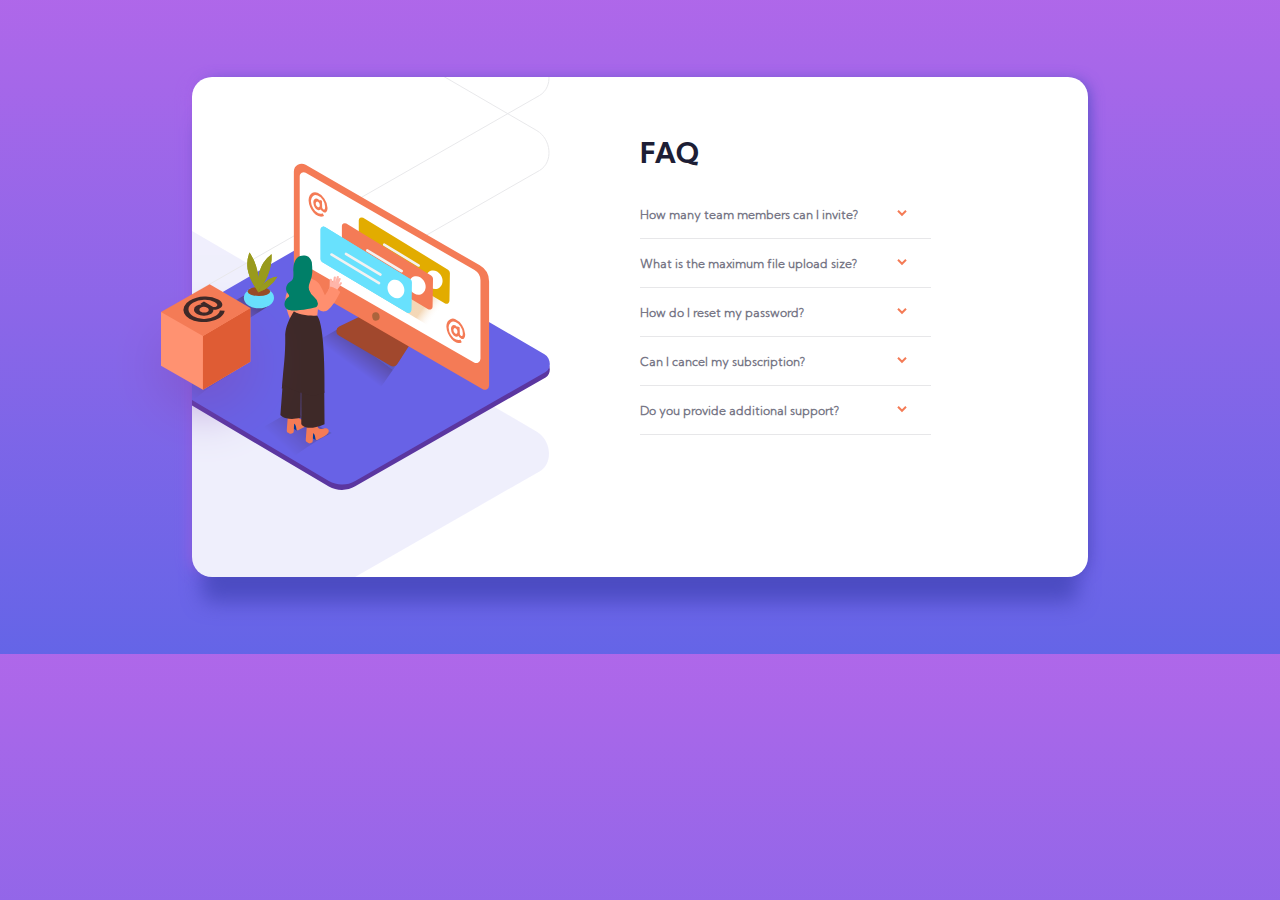
==== FAQ-card/index.html @ 73053690 "Initial commit" ====
<!DOCTYPE html>
<html>
    <head>
        <meta charset="UTF-8">
        <meta name="viewport" content="width=device-width,initial-scale=1.0">
        <link href="css/style.css" rel="stylesheet">
        <script defer src="javascript/script.js"></script>
        <title> FAQ accordion card </title>
    </head>
    <body>
        <div class="container">
            <div class="img">
                <div class="woman-img">
                    <div class="box-img"></div>
                </div>
            </div>
            <div class="content">
                <h1> FAQ </h1>
                <div class="questions">
                    <h5 class="active" data-question> How many team members can I invite? </h5>
                    <span class="arrow" data-arrow></span>
                    <p class="text" data-content> You can invite up to 2 additional users on the Free plan.
                        There is no limit on team members for the Premium plan.</p>
                </div>
                <div class="questions">
                    <h5 class="active" data-question> What is the maximum file upload size? </h5>
                    <span class="arrow" data-arrow></span>
                    <p class="text" data-content> No more than 2GB. All files in your account must
                         fit your allotted storage space.</p>
                </div>
                <div class="questions">
                    <h5 class="active" data-question> How do I reset my password? </h5>
                    <span class="arrow" data-arrow></span>
                    <p class="text" data-content> Click “Forgot password” from the login page or “Change password” 
                        from your profile page. A reset link will be emailed to you.</p>
                </div>
                <div class="questions">
                    <h5 class="active" data-question> Can I cancel my subscription? </h5>
                    <span class="arrow" data-arrow></span>
                    <p class="text" data-content> Yes! Send us a message and we’ll process your request 
                        no questions asked.</p>
                </div>
                <div class="questions">
                    <h5 class="active" data-question> Do you provide additional support? </h5>
                    <span class="arrow" data-arrow></span>
                    <p class="text" data-content> Chat and email support is available 24/7. Phone lines are 
                        open during normal business hours.</p>
                </div>
            </div>
        </div>
    </body>
</html>
---- FAQ-card/css/style.css ----
* {
    margin: 0;
    border: 0;
    padding: 0;
    outline: 0;
    box-sizing: border-box;
}

@font-face {
    font-family: KumbhSans-Bold;
    src: url(fonts/KumbhSans-Bold.ttf);
}

@font-face {
    font-family: KumbhSans-Light;
    src: url(fonts/KumbhSans-Light.ttf);
}

@font-face {
    font-family: KumbhSans-Regular;
    src: url(fonts/KumbhSans-Regular.ttf);
}

body {
    background-image: linear-gradient( hsl(273, 75%, 66%), hsl(240, 73%, 65%));
    overflow: hidden;
}

.container {
    width: 70%;
    height: 500px;
    margin: 6% auto;
    background-color: white;
    display: flex;
    justify-content: space-between;
    border-radius: 20px;
    position: relative;
    box-shadow: 0 35px 20px -10px hsl(240, 49%, 53%),
                5px 0 15px -5px hsl(240, 49%, 53%),
                -5px 0 15px -5px hsl(273, 75%, 66%);
}

div.img {
    width: 40%;
    background: url(img/bg-pattern-desktop.svg) right 67% no-repeat;
}

div.woman-img {
    width: 100%;
    height: 100%;
    background: url(img/illustration-woman-online-desktop.svg) right center no-repeat;
    background-size: 120%;
}

div.box-img {
    width: 35%;
    height: 100%;
    position: absolute;
    background: url(img/illustration-box-desktop.svg) -4% 65% no-repeat;
    left: -8.6%;
}

div.content {
    width: 50%;
    height: inherit;
    margin-top: 65px;
}

div.content h1 {
    font-family: KumbhSans-Bold;
    font-size: 28px;
    color: hsl(238, 29%, 16%);
    padding-bottom: 20px;
}

div.questions {
    width: 65%;
    border-bottom: 1px solid hsl(240, 5%, 91%);
    padding: 15px 0px;
}

.text {
    width: 90%;
    display: block;
    font-size: 11px;
    font-family: KumbhSans-Regular;
    text-align: justify;
    color: hsl(240, 6%, 50%);
    padding: 10px 0px;
    line-height: 20px;
}

span.arrow {
    height: 10px;
    width: 10px;
    background: url(img/icon-arrow-down.svg) center center no-repeat;
    display: inline-block;
    margin-left: 20px;
    cursor: pointer;
}

.active {
    font-family: KumbhSans-Light;
    font-size: 12px;
    color: hsl(240, 6%, 50%);
    display: inline-block;
    width: 80%;
}

.active:hover {
    cursor: pointer;
    color: hsl(14, 88%, 65%);
}


.changeStyle {
    font-family: KumbhSans-Bold;
    color: hsl(238, 29%, 16%);
    cursor: pointer;
    font-size: 12px;
    display: inline-block;
    width: 80%;
}

@media only screen and (max-width:375px) {
    div.container {
        flex-direction: column;
        margin: 30% auto;
    }

    div.img {
        width: 100%;
        height: 100px;
        background: url(img/bg-pattern-desktop.svg) center 110% no-repeat;
        background-size: 75%;
    }

    div.woman-img {
        width: 100%;
        height: 150px;
        background: url(img/illustration-woman-online-desktop.svg) center 100% no-repeat;
        background-size: 75%;
        position: absolute;
        top: -18%;
    }
    div.box-img {
        width: 100%;
        height: 100px;
        background: url(img/illustration-box-desktop.svg) 25% 120% no-repeat;
        background-size: 30%;
        position: absolute;
        top: 17%;
    }

    div.content {
        width: 90%;
        height: 350px;
        margin: auto;
    }

    div.questions {
        width: 100%;
        padding: 15px 0px 15px 15px;
    }

    .active {
        width: 90%;
        font-size: 10px;
    }

    div.content h1 {
        text-align: center;
    }

    span.arrow {
        width: 6px;
        height: 6px;
        margin-right: 5px;
        margin-left: 0;
    }

    .text {
        font-size: 9px;
        width: 80%;
        display: block;
        height: fit-content;
        line-height: 10px;
    }

    .changeStyle {
        width: 90%;
        font-size: 10px;
    }
}
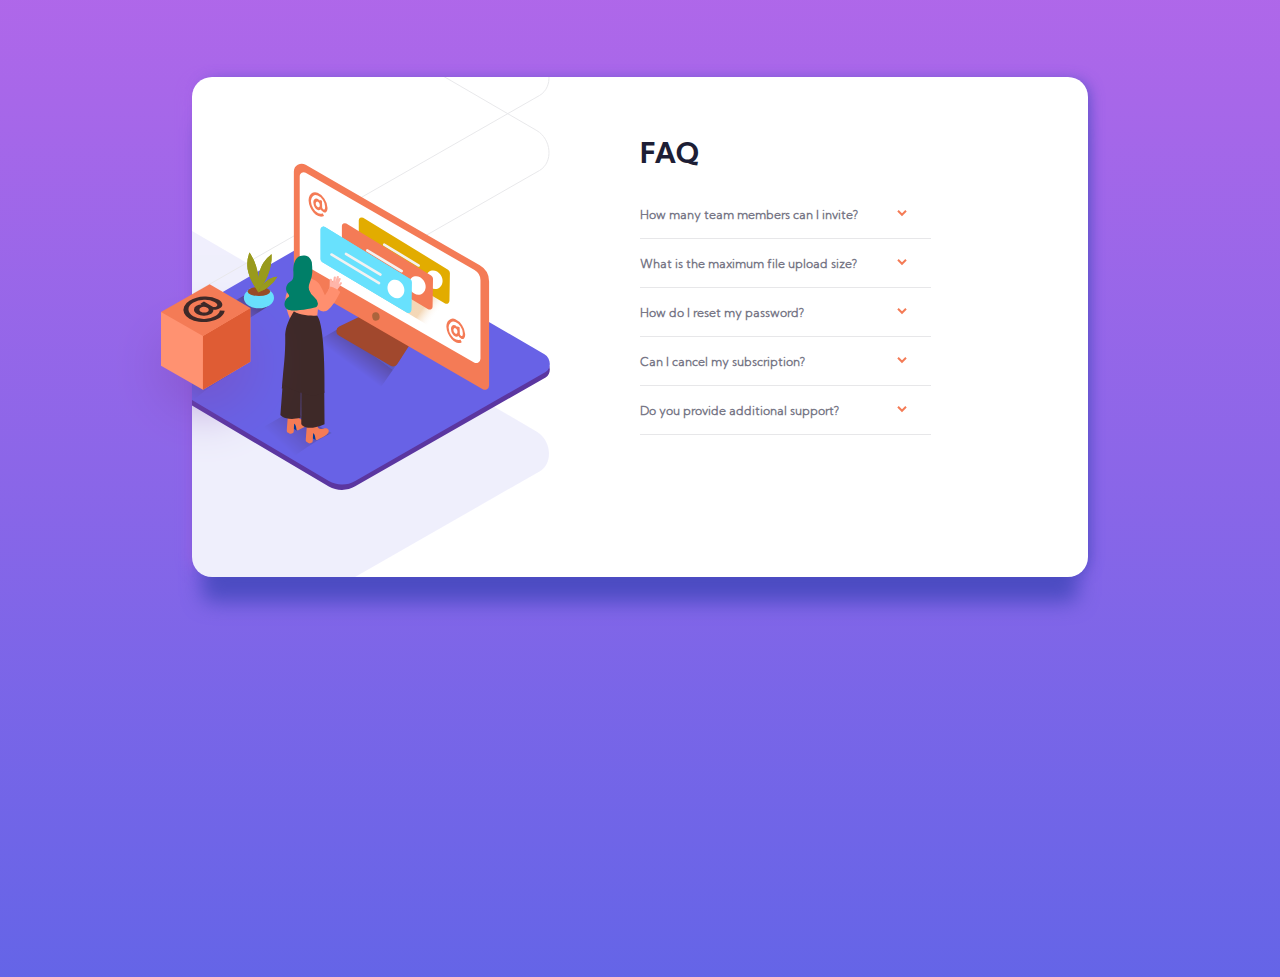
==== commit 05936887: "Updated file" ====
--- a/FAQ-card/index.html
+++ b/FAQ-card/index.html
@@ -1,5 +1,5 @@
 <!DOCTYPE html>
-<html>
+<html lang="en">
     <head>
         <meta charset="UTF-8">
         <meta name="viewport" content="width=device-width,initial-scale=1.0">
--- a/FAQ-card/css/style.css
+++ b/FAQ-card/css/style.css
@@ -23,6 +23,7 @@
 
 body {
     background-image: linear-gradient( hsl(273, 75%, 66%), hsl(240, 73%, 65%));
+    min-height: 100vh;
     overflow: hidden;
 }
 
